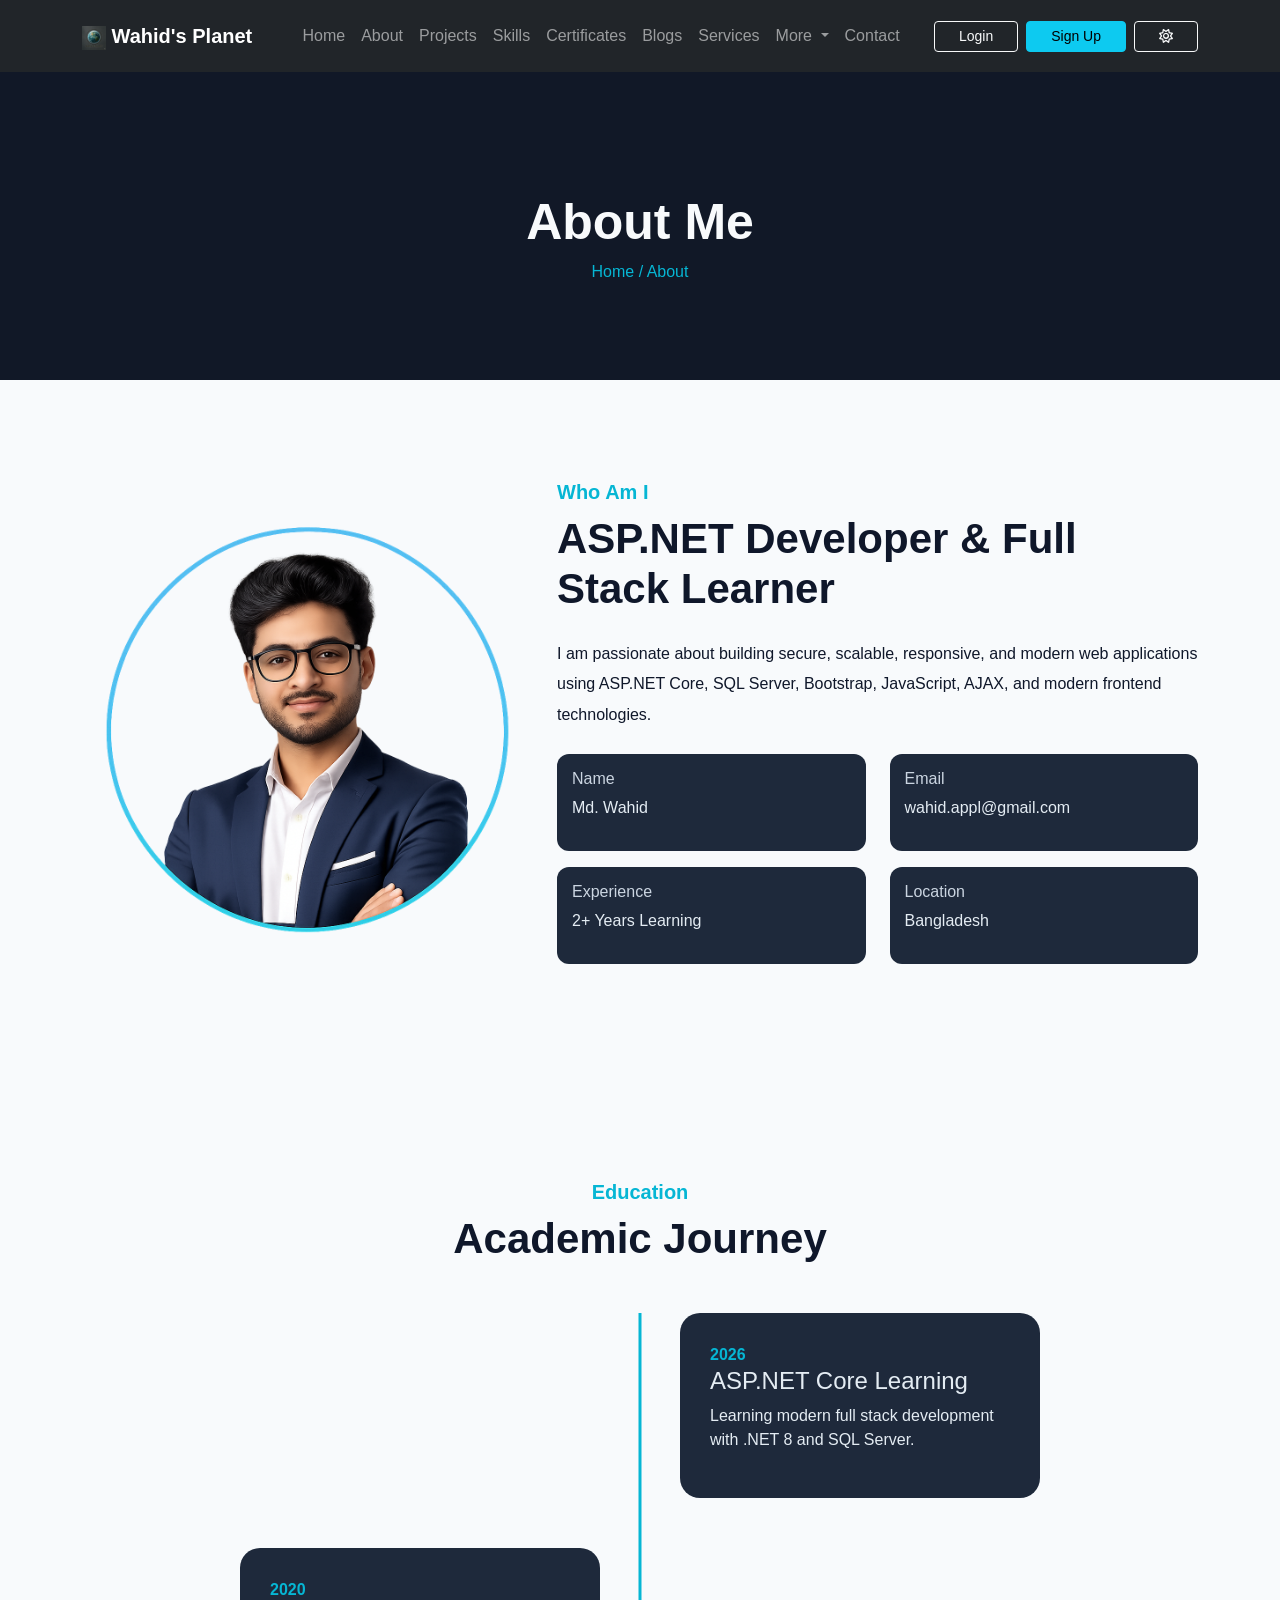
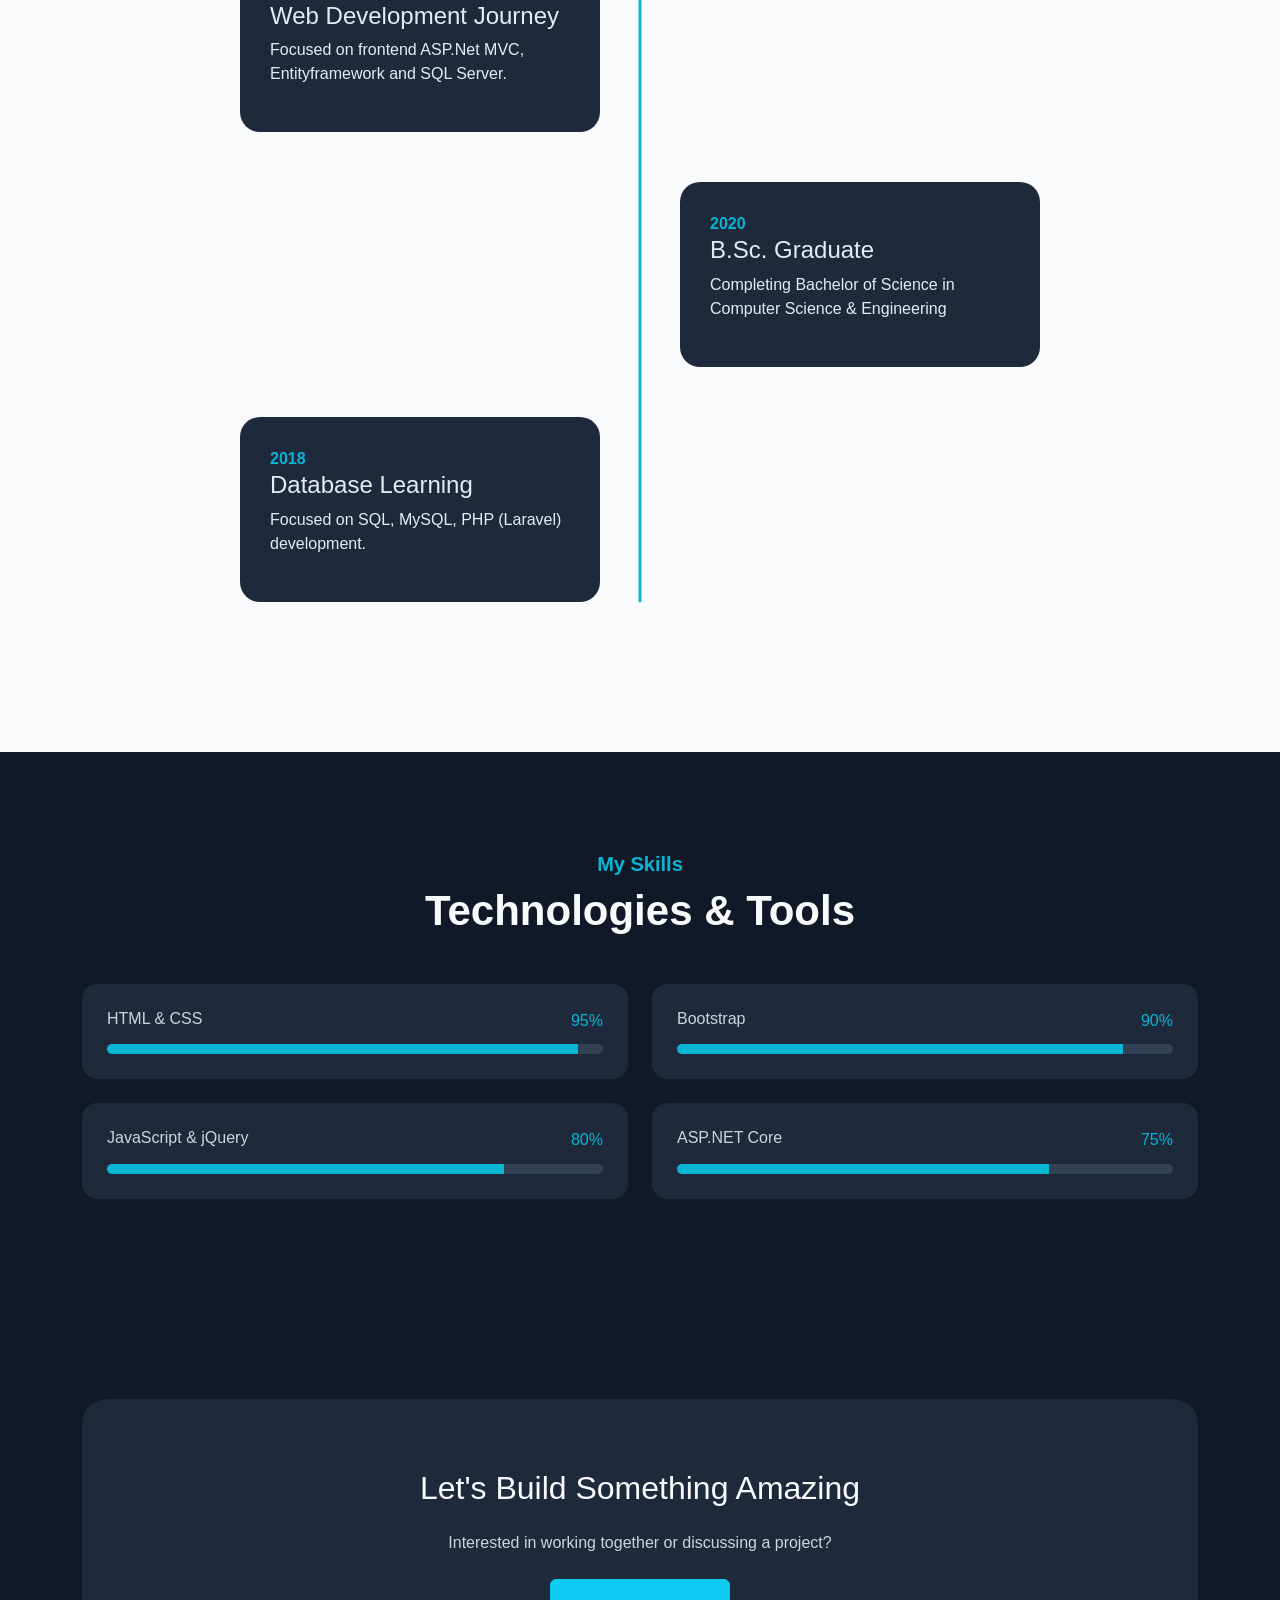
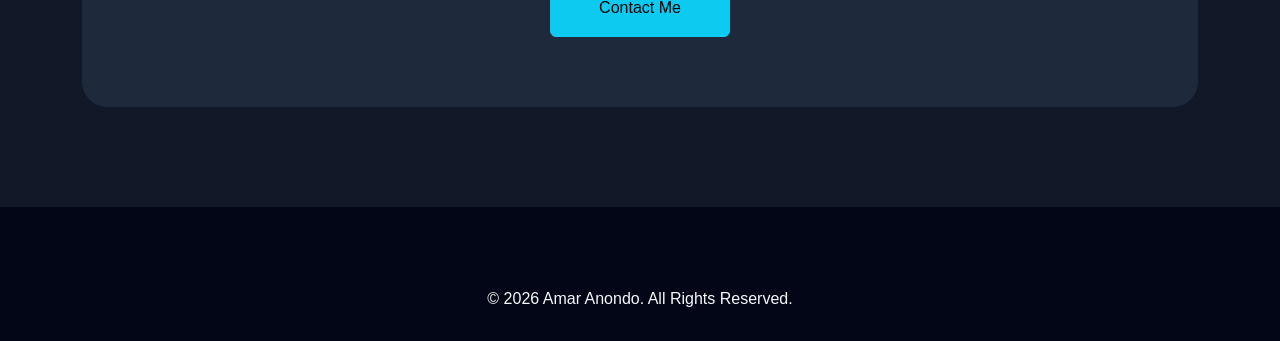
==== portfolio/about.html @ 1e0347bc "complete about page" ====
<!DOCTYPE html>
<html lang="en">

<head>

    <!-- Required Meta -->
    <meta charset="UTF-8">
    <meta name="viewport" content="width=device-width, initial-scale=1.0">

    <!-- SEO -->
    <meta name="description"
          content="About Md. Wahid - ASP.NET Developer Portfolio">

    <!-- Title -->
    <title>About Me | Wahid's Planet</title>

    <!-- Favicon -->
    <link rel="icon" type="image/png" href="./assets/uploads/GG_Favicon_Glob_(16_x_6).png">

    <!-- Bootstrap -->
    <link href="https://cdn.jsdelivr.net/npm/bootstrap@5.3.8/dist/css/bootstrap.min.css"
          rel="stylesheet">

    <!-- AOS -->
    <link href="https://unpkg.com/aos@2.3.4/dist/aos.css"
          rel="stylesheet">

    <!-- Font Awesome -->
    <link rel="stylesheet"
          href="https://cdnjs.cloudflare.com/ajax/libs/font-awesome/6.7.2/css/all.min.css">

    <!-- Custom CSS -->
    <link rel="stylesheet" href="./assets/css/style.css">
    <link rel="stylesheet" href="./assets/css/responsive.css">
    <link rel="stylesheet" href="./assets/fonts/color.css">

</head>

<body>

    <!-- ========================= -->
    <!-- Navbar Start -->
    <!-- ========================= -->
    <header class="w-100 sticky-top" id="navbar"></header>
    <nav class="navbar navbar-expand-lg navbar-dark bg-dark sticky-top py-3 d-none">

        <div class="container">

            <a class="navbar-brand fw-bold"
               href="index.html">
                Amar Portfolio
            </a>

            <button class="navbar-toggler"
                    type="button"
                    data-bs-toggle="collapse"
                    data-bs-target="#mainNavbar">

                <span class="navbar-toggler-icon"></span>

            </button>

            <div class="collapse navbar-collapse"
                 id="mainNavbar">

                <ul class="navbar-nav mx-auto">

                    <li class="nav-item">
                        <a class="nav-link"
                           href="index.html">
                            Home
                        </a>
                    </li>

                    <li class="nav-item">
                        <a class="nav-link active"
                           href="about.html">
                            About
                        </a>
                    </li>

                    <li class="nav-item">
                        <a class="nav-link"
                           href="projects.html">
                            Projects
                        </a>
                    </li>

                    <li class="nav-item">
                        <a class="nav-link"
                           href="blog.html">
                            Blogs
                        </a>
                    </li>

                    <li class="nav-item">
                        <a class="nav-link"
                           href="contact.html">
                            Contact
                        </a>
                    </li>

                </ul>

                <div class="d-flex gap-2">

                    <a href="#"
                       class="btn btn-outline-light btn-sm px-4">
                        Login
                    </a>

                    <a href="#"
                       class="btn btn-info btn-sm px-4">
                        Sign Up
                    </a>

                </div>

            </div>

        </div>

    </nav>
    <!-- ========================= -->
    <!-- Breadcrumb -->
    <!-- ========================= -->

    <section class="breadcrumb-section">

        <div class="container text-center">

            <h1 class="breadcrumb-title">
                About Me
            </h1>

            <p>
                Home / About
            </p>

        </div>

    </section>

    <!-- ========================= -->
    <!-- About Hero -->
    <!-- ========================= -->

    <section class="about-hero section-padding">

        <div class="container">

            <div class="row align-items-center">

                <!-- Image -->
                <div class="col-lg-5 mb-5 mb-lg-0"
                     data-aos="fade-right">

                    <div class="about-image text-center">

                        <img src="assets/images/demo-profile.png"
                             alt="Profile"
                             class="img-fluid rounded-4">

                    </div>

                </div>

                <!-- Content -->
                <div class="col-lg-7"
                     data-aos="fade-left">

                    <h5 class="section-subtitle">
                        Who Am I
                    </h5>

                    <h2 class="section-title mb-4">
                        ASP.NET Developer & Full Stack Learner
                    </h2>

                    <p class="about-description mb-4">
                        I am passionate about building secure,
                        scalable, responsive, and modern web
                        applications using ASP.NET Core, SQL Server,
                        Bootstrap, JavaScript, AJAX, and modern
                        frontend technologies.
                    </p>

                    <div class="row">
                        <div class="col-md-6 mb-3">
                            <div class="info-box">
                                <h6>Name</h6>
                                <p>Md. Wahid</p>
                            </div>
                        </div>

                        <div class="col-md-6 mb-3">
                            <div class="info-box">
                                <h6>Email</h6>
                                <p>wahid.appl@gmail.com</p>
                            </div>

                        </div>

                        <div class="col-md-6 mb-3">
                            <div class="info-box">
                                <h6>Experience</h6>
                                <p>2+ Years Learning</p>
                            </div>
                        </div>

                        <div class="col-md-6 mb-3">
                            <div class="info-box">
                                <h6>Location</h6>
                                <p>Bangladesh</p>
                            </div>
                        </div>
                    </div>

                </div>

            </div>

        </div>

    </section>

    <!-- ========================= -->
    <!-- Education Timeline -->
    <!-- ========================= -->

    <section class="timeline-section section-padding">

        <div class="container">

            <div class="text-center mb-5"
                 data-aos="fade-up">

                <h5 class="section-subtitle">
                    Education
                </h5>

                <h2 class="section-title">
                    Academic Journey
                </h2>

            </div>

            <div class="timeline">

                <!-- Item -->
                <div class="timeline-item"
                     data-aos="fade-up">

                    <div class="timeline-content">

                        <span class="timeline-year">
                            2026
                        </span>

                        <h4>
                            ASP.NET Core Learning
                        </h4>

                        <p>
                            Learning modern full stack development
                            with .NET 8 and SQL Server.
                        </p>

                    </div>

                </div>

                <!-- Item -->
                <div class="timeline-item"
                     data-aos="fade-up"
                     data-aos-delay="100">

                    <div class="timeline-content">

                        <span class="timeline-year">
                            2020
                        </span>

                        <h4>
                            Web Development Journey
                        </h4>

                        <p>
                            Focused on frontend ASP.Net MVC,
                            Entityframework and SQL Server.
                        </p>

                    </div>

                </div>


                <!-- Item -->
                <div class="timeline-item"
                     data-aos="fade-up"
                     data-aos-delay="100">

                    <div class="timeline-content">

                        <span class="timeline-year">
                            2020
                        </span>

                        <h4>
                            B.Sc. Graduate
                        </h4>

                        <p>
                            Completing Bachelor of Science 
                            in Computer Science & Engineering
                        </p>

                    </div>

                </div>

                <!-- Item -->
                <div class="timeline-item"
                     data-aos="fade-up"
                     data-aos-delay="100">

                    <div class="timeline-content">

                        <span class="timeline-year">
                            2018
                        </span>

                        <h4>
                            Database Learning
                        </h4>

                        <p>
                            Focused on SQL, MySQL, PHP (Laravel) development.
                        </p>

                    </div>

                </div>

            </div>

        </div>

    </section>

    <!-- ========================= -->
    <!-- Skills Section -->
    <!-- ========================= -->

    <section class="skills-section section-padding">

        <div class="container">

            <div class="text-center mb-5"
                 data-aos="fade-up">

                <h5 class="section-subtitle">
                    My Skills
                </h5>

                <h2 class="section-title">
                    Technologies & Tools
                </h2>

            </div>

            <div class="row g-4">

                <!-- Skill -->
                <div class="col-md-6"
                     data-aos="fade-right">

                    <div class="skill-progress">

                        <div class="d-flex justify-content-between mb-2">

                            <h6>HTML & CSS</h6>

                            <span>95%</span>

                        </div>

                        <div class="progress">

                            <div class="progress-bar"
                                 style="width:95%">

                            </div>

                        </div>

                    </div>

                </div>

                <!-- Skill -->
                <div class="col-md-6"
                     data-aos="fade-left">

                    <div class="skill-progress">

                        <div class="d-flex justify-content-between mb-2">

                            <h6>Bootstrap</h6>

                            <span>90%</span>

                        </div>

                        <div class="progress">

                            <div class="progress-bar"
                                 style="width:90%">

                            </div>

                        </div>

                    </div>

                </div>

                <!-- Skill -->
                <div class="col-md-6"
                     data-aos="fade-right">

                    <div class="skill-progress">

                        <div class="d-flex justify-content-between mb-2">

                            <h6>JavaScript & jQuery</h6>

                            <span>80%</span>

                        </div>

                        <div class="progress">

                            <div class="progress-bar"
                                 style="width:80%">

                            </div>

                        </div>

                    </div>

                </div>

                <!-- Skill -->
                <div class="col-md-6"
                     data-aos="fade-left">

                    <div class="skill-progress">

                        <div class="d-flex justify-content-between mb-2">

                            <h6>ASP.NET Core</h6>

                            <span>75%</span>

                        </div>

                        <div class="progress">

                            <div class="progress-bar"
                                 style="width:75%">

                            </div>

                        </div>

                    </div>

                </div>

            </div>

        </div>

    </section>

    <!-- ========================= -->
    <!-- CTA Section -->
    <!-- ========================= -->

    <section class="contact-cta section-padding">

        <div class="container">

            <div class="cta-box text-center"
                 data-aos="zoom-in">

                <h2 class="mb-4">
                    Let's Build Something Amazing
                </h2>

                <p class="mb-4">

                    Interested in working together or discussing a project?

                </p>

                <a href="contact.html"
                   class="btn btn-info px-5 py-3">

                    Contact Me

                </a>

            </div>

        </div>

    </section>

    <!-- ========================= -->
    <!-- Footer -->
    <!-- ========================= -->

    <footer class="footer-section">

        <div class="container text-center">

            <p class="text-light mb-0">
                © 2026 Amar Anondo. All Rights Reserved.
            </p>

        </div>

    </footer>

    <!-- jQuery -->
    <script src="https://code.jquery.com/jquery-3.7.1.min.js"></script>

    <!-- Bootstrap -->
    <script src="https://cdn.jsdelivr.net/npm/bootstrap@5.3.8/dist/js/bootstrap.bundle.min.js"></script>

    <!-- AOS -->
    <script src="https://unpkg.com/aos@2.3.4/dist/aos.js"></script>

    <!-- Custom JavaScript for Navbar and Footer -->
    <script src="assets/js/navbar.js"></script>
    <script>
        $(document).ready(function(){
            setNavItemActive();
            function setNavItemActive(){
                if($('.nav-link').hasClass('active')) $('.nav-link').classList.remove('active');
                $('a.active-1').addClass('active');
            }
        })
        
    </script>

    <!-- App JS -->
    <script src="assets/js/app.js"></script>

</body>

</html>
---- portfolio/assets/css/style.css ----
:root{
    --primary:#0f172a;      /* Main Dark Navy */
    --secondary:#1e293b;    /* Section/Card Background */
    --accent:#06b6d4;       /* Cyan Accent */
    --light:#f8fafc;        /* Light Text */
    --dark:#020617;         /* Deep Dark */

    /* Extra Shades */
    --section-dark:#111827; /* Alternate Section Background */
    --card-bg:var(--secondary);      /* Card Background */
    --border:#334155;       /* Border Color */
    --text-muted:#cbd5e1;   /* Secondary Text */
    --text-description: #cbd5e1;
}

*{
    margin:0;
    padding:0;
    box-sizing:border-box;
}

.section-padding{
    padding:100px 0;
}

.section-title{
    font-size:40px;
    font-weight:700;
}

.custom-btn{
    padding:12px 30px;
    border-radius:8px;
}

body{
    font-family:Arial, Helvetica, sans-serif;
    background:var(--light);
    color:var(--primary);
}

/* Hero Section */
.hero-section{
    min-height:100vh;
    background:var(--primary);
    color:var(--light);
    padding:120px 0;
}

.hero-subtitle{
    color:var(--accent);
    font-size:20px;
    font-weight:500;
}

.hero-title{
    font-size:65px;
    font-weight:700;
}

.hero-typing{
    font-size:35px;
    font-weight:600;
}

.hero-description{
    max-width:550px;
    line-height:1.8;
    color:#cbd5e1;
}

/* Social Icons */
.hero-social a{
    color:var(--light);
    font-size:24px;
    transition:0.3s;
}

.hero-social a:hover{
    color:var(--accent);
}

/* Hero Image */
.hero-image img{
    width:380px;
    max-width:100%;
    border-radius:20px;
    border:5px solid rgba(255,255,255,0.1);
}

/* Common Section */
.section-padding{
    padding:100px 0;
}

.section-subtitle{
    color:var(--accent);
    font-weight:600;
    margin-bottom:10px;
}

.section-title{
    font-size:42px;
    font-weight:700;
}

/* About */
.about-text{
    line-height:1.9;
    /* color:#cbd5e1; */
    color: var(--text-description)
}

.info-box{
    background:#1e293b;
    padding:15px;
    border-radius:12px;
}

.info-box h6{
    color: var(--text-muted);
}

/* Skills */
.skill-card{
    background:#1e293b;
    padding:40px 20px;
    border-radius:20px;
    transition:0.3s;
    height:100%;
}

.skill-card:hover{
    transform:translateY(-10px);
}

.skill-card i{
    font-size:50px;
    color:var(--accent);
    margin-bottom:20px;
}

.skill-card p{
    color: var(--text-description);
}

/* Projects */
.project-card{
    background:#1e293b;
    border-radius:20px;
    overflow:hidden;
    transition:0.3s;
    height:100%;
}

.project-card:hover{
    transform:translateY(-10px);
}

.project-content{
    padding:25px;
}

.project-content p{
    margin:20px 0;
    color:var(--text-description);
}

/* Counter */
.counter-section{
    background:var(--section-dark);
}

.counter-box{
    background:var(--secondary);
    padding:40px 20px;
    border-radius:20px;
    transition:0.3s;
}

.counter-box:hover{
    transform:translateY(-10px);
}

.counter-box i{
    font-size:45px;
    color:var(--accent);
    margin-bottom:20px;
}

.counter-box p{
    color: var(--text-muted);
}

.counter-number{
    font-size:45px;
    font-weight:700;
}

/* Blog */
.blog-card{
    background:var(--secondary);
    border-radius:20px;
    overflow:hidden;
    transition:0.3s;
    height:100%;
}

.blog-card:hover{
    transform:translateY(-10px);
}

.blog-content{
    padding:25px;
}

.blog-content p{
    color:var(--text-description);
}
.blog-content a{
    vertical-align: bottom;
}

.blog-date{
    color:var(--accent);
    font-size:14px;
}

/* CTA */
.contact-cta{
    background:var(--section-dark);
}

.cta-box{
    background:var(--secondary);
    padding:70px 30px;
    border-radius:25px;
}

.cta-box p{
    color: var(--text-description);
}

/* Footer */
.footer-section{
    background:var(--dark);
    padding:80px 0 30px;
}

.footer-title{
    margin-bottom:20px;
}

.footer-links{
    list-style:none;
    padding:0;
}

.footer-text{
    color:var(--text-muted);
    
}

.footer-links li{
    margin-bottom:12px;
}

.footer-links a{
    color:var(--text-muted);
    text-decoration:none;
    transition:0.3s;
}

.footer-links a:hover{
    color:var(--accent);
}

.footer-social a{
    color:var(--light);
    font-size:22px;
    margin-right:15px;
    transition:0.3s;
}

.footer-social a:hover{
    color:var(--accent);
}

.footer-bottom{
    border-top:1px solid var(--border);
    padding-top:20px;
    color:var(--text-muted);
}

/* ********************** */
/* Start of About CSS */
/* ********************** */
/* Breadcrumb */
.breadcrumb-section{
    color:var(--accent);
    background:var(--section-dark);
    padding:120px 0 80px;
    text-align:center;
}

.breadcrumb-title{
    color:var(--light);
    font-size:50px;
    font-weight:700;
}

/* About */
.about-description{
    color:#1e293b, var(--text-muted);
    line-height:1.9;
}
.about-hero .info-box {
    color: #e4ecf3 !important;
}

/* Timeline */
.timeline{
    position:relative;
    max-width:800px;
    margin:auto;
}

.timeline::before{
    content:'';
    position:absolute;
    left:50%;
    top:0;
    width:3px;
    height:100%;
    background:var(--accent);
    transform:translateX(-50%);
}

.timeline-item{
    position:relative;
    margin-bottom:50px;
}

.timeline-content{
    background:var(--secondary);
    padding:30px;
    border-radius:20px;
    width:45%;
    color: #e4ecf3;
}

.timeline-item:nth-child(odd) .timeline-content{
    margin-left:auto;
}

.timeline-year{
    color:var(--accent);
    font-weight:600;
}

/* Skills */
.skills-section{
    background:var(--section-dark);
}

.skills-section .section-title{
    color: var(--light);
}

.skill-progress{
    background:var(--secondary);
    padding:25px;
    border-radius:15px;
}
.skill-progress h6{
    color: var(--text-muted);
}
.skill-progress span{
    color: var(--accent);
}

.progress{
    height:10px;
    background:#334155;
    border-radius:20px;
}

.progress-bar{
    background:var(--accent);
}

.cta-box{
    color: var(--light);
}
/* ********************** */
/* End of About CSS */
/* ********************** */


/* Dark Mode Toggle */
/* color:var(--light); */
/* body.light-mode{
    background:#ffffff;
    color:#000000;
}
body.light-mode .skill-card,
body.light-mode .info-box
body.light-mode .project-content h4,
body.light-mode .footer-section,
body.light-mode .cta-box,
body.light-mode .blog-card {
    color: var(--light)
}

body.light-mode .about-text {
    color: #7a7a7a
} */
---- portfolio/assets/css/responsive.css ----
@media(max-width:991px){

    .hero-section{
        text-align:center;
    }

    .hero-title{
        font-size:45px;
    }

    .hero-typing{
        font-size:28px;
    }

    .hero-description{
        margin:auto;
    }

    .section-title{
        font-size:32px;
    }

    .counter-number{
        font-size:35px;
    }

    .cta-box{
        padding:50px 20px;
    }

}

@media(max-width:767px){

    .section-padding{
        padding:70px 0;
    }

    .hero-title{
        font-size:38px;
    }

    .hero-typing{
        font-size:24px;
    }

}

/* ********************** */
/* Start of About CSS */
/* ********************** */
@media(max-width:991px){

    .timeline::before{
        left:10px;
    }

    .timeline-content{
        width:100%;
        margin-left:30px !important;
    }

}

@media(max-width:767px){

    .breadcrumb-title{
        font-size:38px;
    }

}
/* ********************** */
/* End of About CSS */
/* ********************** */
---- portfolio/assets/fonts/color.css ----
:root{
    --primary:#0f172a;      /* Main Dark Navy */
    --secondary:#1e293b;    /* Section/Card Background */
    --accent:#06b6d4;       /* Cyan Accent */
    --light:#f8fafc;        /* Light Text */
    --dark:#020617;         /* Deep Dark */

    /* Extra Shades */
    --section-dark:#111827; /* Alternate Section Background */
    --card-bg:var(--secondary);      /* Card Background */
    --border:#334155;       /* Border Color */
    --text-muted:#cbd5e1;   /* Secondary Text */
}

.text-primary {
    color: var(--primary);
}
.text-secondary {
    color: var(--secondary);
}
.text-accent {
    color: var(--accent);
}
.text-light {
    color: var(--light);
}
.text-dark {
    color: var(--dark);
}
.text-muted {
    color: var(--text-muted);
}
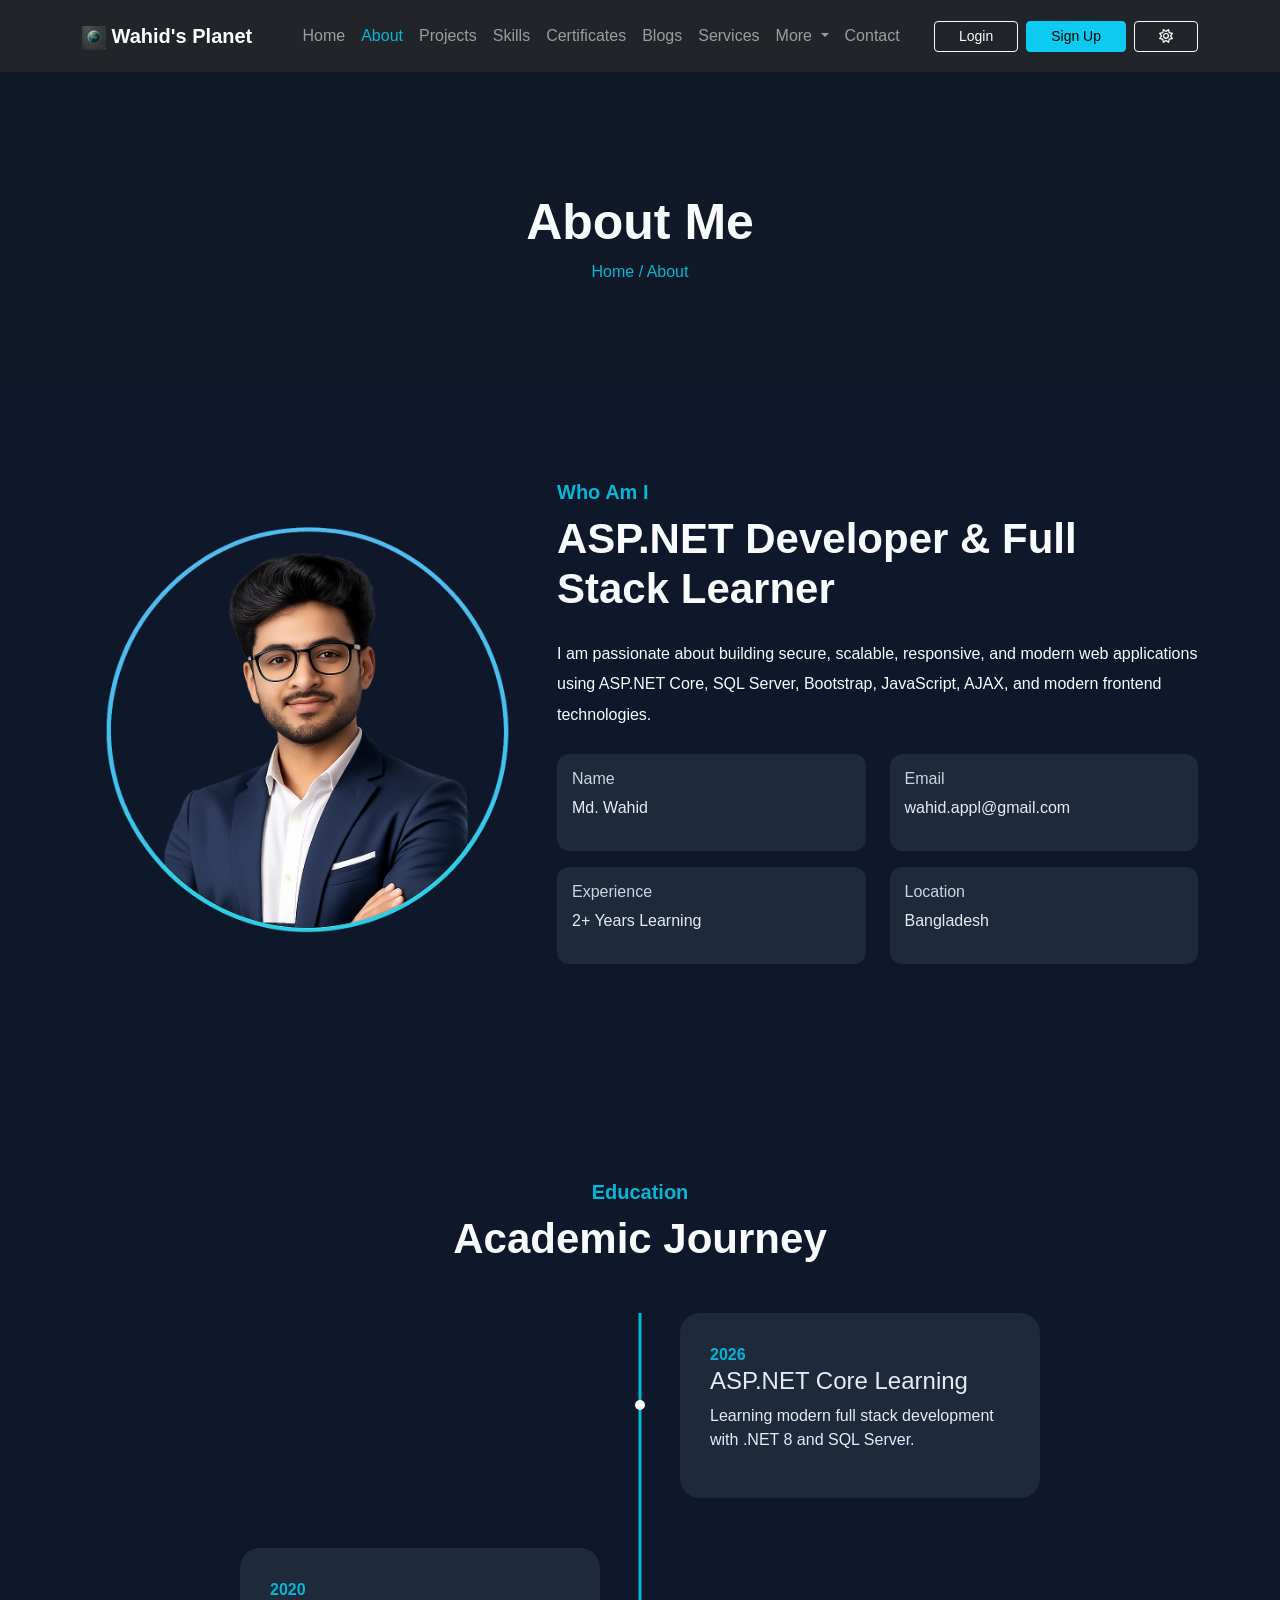
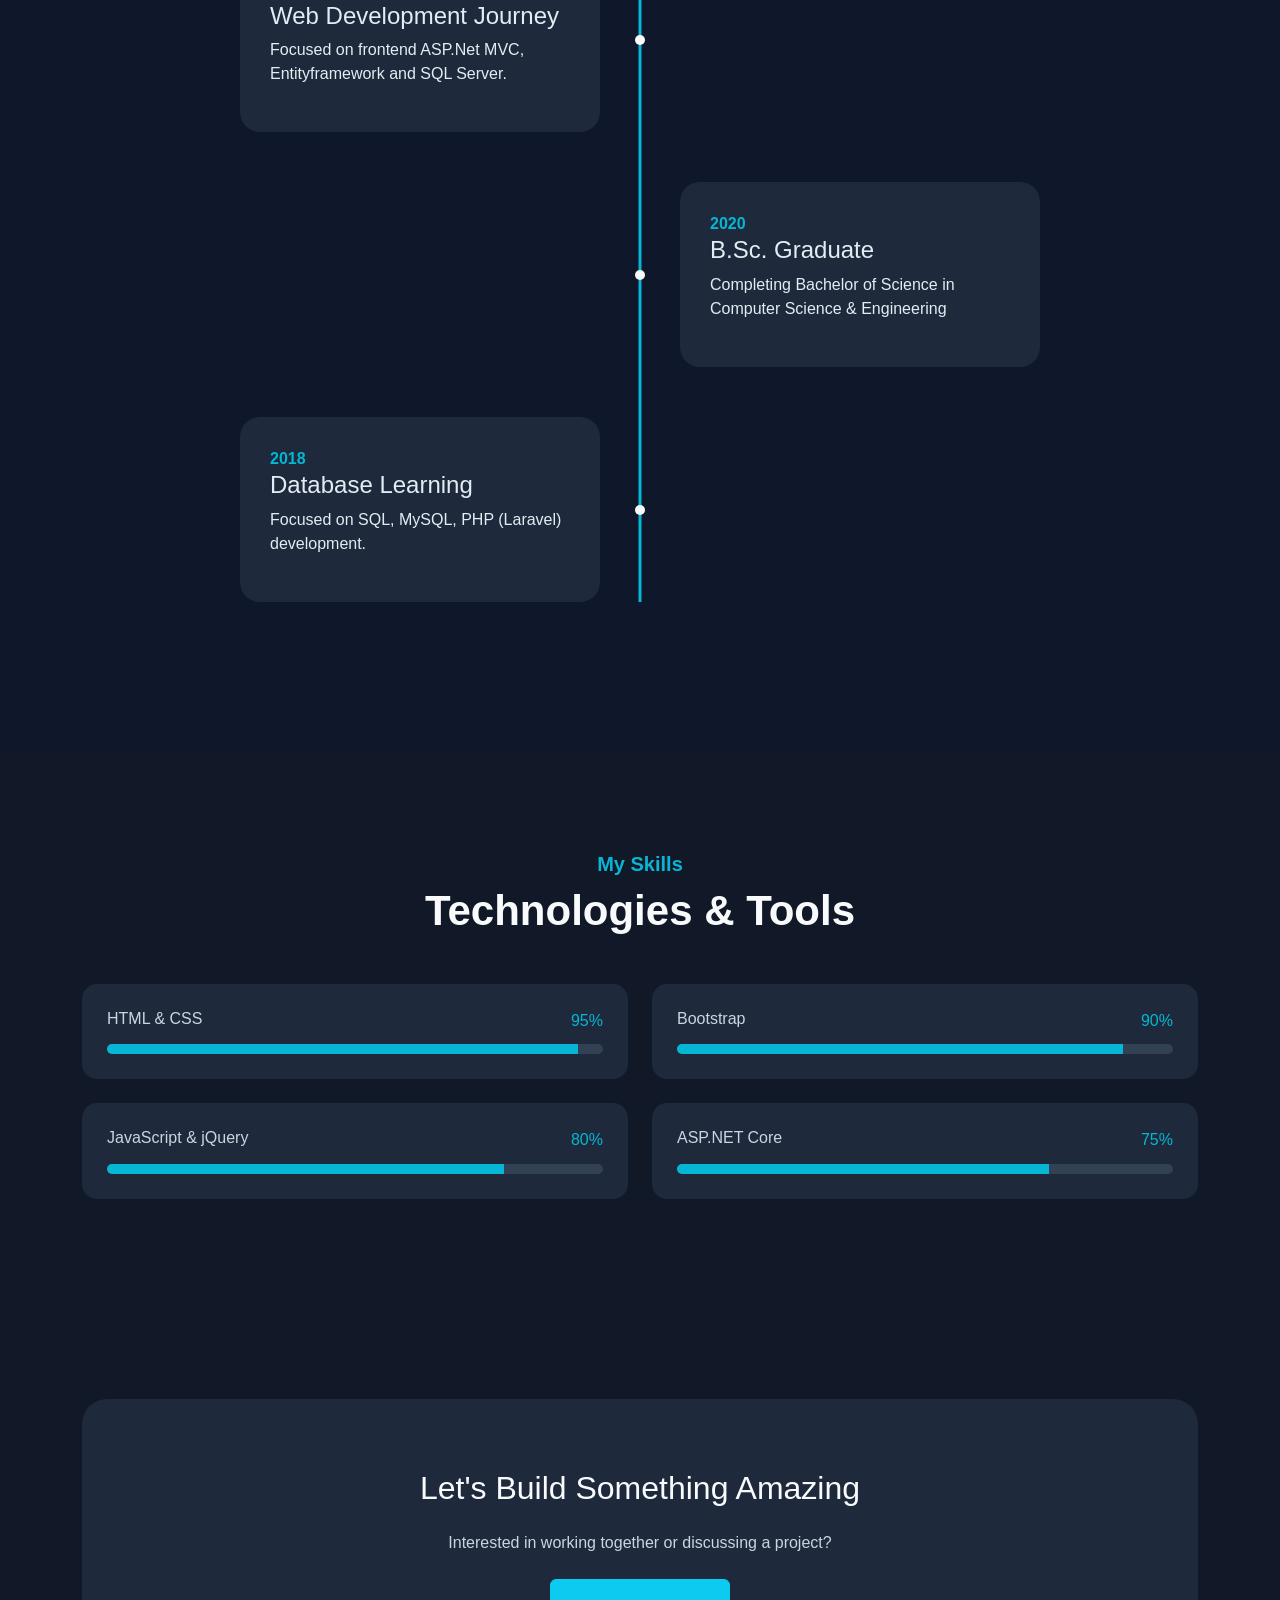
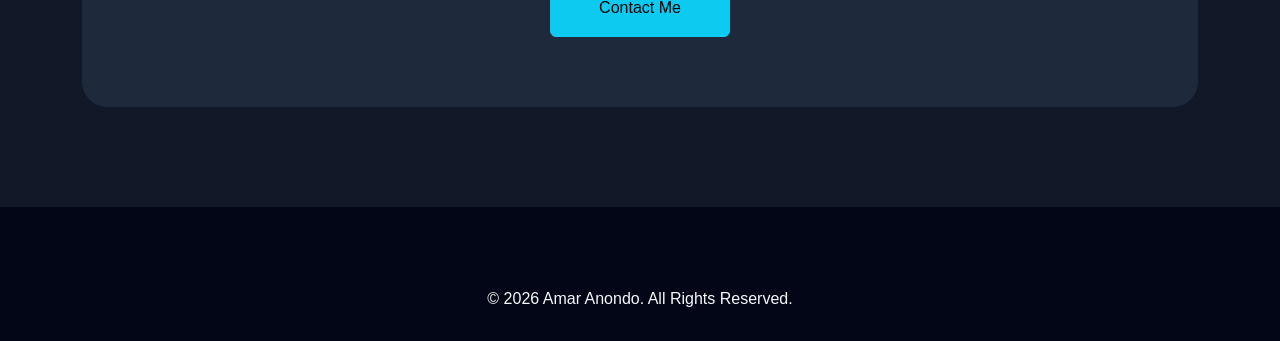
==== commit b61d35f8: "Removed unnecessary things andd added active nav (primarily/on going)." ====
--- a/portfolio/about.html
+++ b/portfolio/about.html
@@ -10,6 +10,20 @@
     <!-- SEO -->
     <meta name="description"
           content="About Md. Wahid - ASP.NET Developer Portfolio">
+
+    <!-- Open Graph / Facebook -->
+    <meta property="og:type" content="website">
+    <meta property="og:url" content="https://your-portfolio-url.com/">
+    <meta property="og:title" content="Md. Wahid | ASP.Net Developer">
+    <meta property="og:description" content="Professional ASP.NET Developer Portfolio showcasing intro, projects, skills, blogs, and experience.">
+    <meta property="og:image" content="https://your-portfolio-url.com/assets/images/og-image.jpg">
+
+    <!-- Twitter -->
+    <meta property="twitter:card" content="summary_large_image">
+    <meta property="twitter:url" content="https://your-portfolio-url.com/">
+    <meta property="twitter:title" content="Md. Wahid | ASP.Net Developer">
+    <meta property="twitter:description" content="Professional ASP.NET Developer Portfolio showcasing intro, projects, skills, blogs, and experience.">
+    <meta property="twitter:image" content="https://your-portfolio-url.com/assets/images/twitter-image.jpg">
 
     <!-- Title -->
     <title>About Me | Wahid's Planet</title>
@@ -34,6 +48,8 @@
     <link rel="stylesheet" href="./assets/css/responsive.css">
     <link rel="stylesheet" href="./assets/fonts/color.css">
 
+    <!-- Custom CSS for Navbar and Footer -->
+    <link rel="stylesheet" href="assets/css/navbar.css">
 </head>
 
 <body>
@@ -250,6 +266,7 @@
                 <!-- Item -->
                 <div class="timeline-item"
                      data-aos="fade-up">
+                    <div class="pointer"></div>
 
                     <div class="timeline-content">
 
@@ -274,6 +291,7 @@
                 <div class="timeline-item"
                      data-aos="fade-up"
                      data-aos-delay="100">
+                    <div class="pointer"></div>
 
                     <div class="timeline-content">
 
@@ -301,6 +319,7 @@
                      data-aos-delay="100">
 
                     <div class="timeline-content">
+                    <div class="pointer"></div>
 
                         <span class="timeline-year">
                             2020
@@ -325,6 +344,7 @@
                      data-aos-delay="100">
 
                     <div class="timeline-content">
+                    <div class="pointer"></div>
 
                         <span class="timeline-year">
                             2018
@@ -546,16 +566,6 @@
 
     <!-- Custom JavaScript for Navbar and Footer -->
     <script src="assets/js/navbar.js"></script>
-    <script>
-        $(document).ready(function(){
-            setNavItemActive();
-            function setNavItemActive(){
-                if($('.nav-link').hasClass('active')) $('.nav-link').classList.remove('active');
-                $('a.active-1').addClass('active');
-            }
-        })
-        
-    </script>
 
     <!-- App JS -->
     <script src="assets/js/app.js"></script>
--- a/portfolio/assets/css/style.css
+++ b/portfolio/assets/css/style.css
@@ -204,22 +204,32 @@
     overflow:hidden;
     transition:0.3s;
     height:100%;
+    display: flex;
+    flex-direction: column;
 }
 
 .blog-card:hover{
     transform:translateY(-10px);
 }
 
+.blog-card-body {
+    margin-bottom: -30px;
+}
+
 .blog-content{
     padding:25px;
 }
 
-.blog-content p{
+.blog-content p {
     color:var(--text-description);
 }
-.blog-content a{
+.blog-card-footer {
+    margin-top: auto;
+    padding: 10px 25px 25px;
+}
+/* .blog-content a{
     vertical-align: bottom;
-}
+} */
 
 .blog-date{
     color:var(--accent);
@@ -296,21 +306,21 @@
 /* Start of About CSS */
 /* ********************** */
 /* Breadcrumb */
-.breadcrumb-section{
+.breadcrumb-section {
     color:var(--accent);
     background:var(--section-dark);
     padding:120px 0 80px;
     text-align:center;
 }
 
-.breadcrumb-title{
+.breadcrumb-title {
     color:var(--light);
     font-size:50px;
     font-weight:700;
 }
 
 /* About */
-.about-description{
+.about-description {
     color:#1e293b, var(--text-muted);
     line-height:1.9;
 }
@@ -319,13 +329,13 @@
 }
 
 /* Timeline */
-.timeline{
+.timeline {
     position:relative;
     max-width:800px;
     margin:auto;
 }
 
-.timeline::before{
+.timeline::before {
     content:'';
     position:absolute;
     left:50%;
@@ -336,9 +346,23 @@
     transform:translateX(-50%);
 }
 
-.timeline-item{
+.timeline-item {
     position:relative;
     margin-bottom:50px;
+}
+.timeline-item .pointer {
+    position: absolute;
+    left: 50%;
+    top: 50%;
+    transform:translate(-50%, -50%);
+    background: var(--light);
+    width: 10px;
+    height: 10px;
+    border-radius: 50%;
+}
+.timeline-item .pointer:hover {
+    background: var(--dark);
+    border: 2px solid var(--light);
 }
 
 .timeline-content{
@@ -392,9 +416,145 @@
 .cta-box{
     color: var(--light);
 }
-/* ********************** */
-/* End of About CSS */
-/* ********************** */
+/* ************************* */
+/* End of About CSS          */
+/* ************************* */
+
+/* ************************* */
+/* Start of Blog Content     */
+/* ************************* */
+
+.blog-main{
+    background: var(--primary);
+}
+
+.blog-category{
+    color: var(--accent);
+    font-size: 14px;
+    font-weight: 600;
+}
+
+.blog-search input{
+    background: var(--secondary);
+    border: none;
+    color: var(--light);
+}
+
+.blog-search input:focus{
+    box-shadow: none;
+}
+
+.blog-card .blog-content h4{
+    color: var(--light);
+}
+
+/* ************************* */
+/* Start of Sidebar          */
+/* ************************* */
+.sidebar-widget{
+    background: var(--secondary);
+    padding: 30px;
+    border-radius: 20px;
+}
+
+.sidebar-title{
+    color: var(--light);
+}
+
+.sidebar-title{
+    margin-bottom: 20px;
+}
+
+.sidebar-links{
+    list-style: none;
+    padding: 0;
+}
+
+.sidebar-links li{
+    margin-bottom: 15px;
+}
+
+.sidebar-links a{
+    color:var(--text-muted);
+    text-decoration: none;
+    transition: 0.3s;
+}
+
+.sidebar-links a:hover{
+    color: var(--accent);
+}
+
+/* Start of Pagination       */
+.page-link{
+    background: var(--secondary);
+    border: none;
+    color: var(--light);
+}
+
+.page-link:hover{
+    background: var(--accent);
+    color: #FFFFFF;
+}
+
+.page-item.active .page-link{
+    background: var(--accent);
+}
+
+/* ************************* */
+/* Start of Blog Details /   */ 
+/* Single Blog               */
+/* ************************* */
+
+.blog-details-card{
+    padding: 40px;
+    color:var(--light);
+    background: var(--secondary);
+    border-radius: 25px;
+}
+
+.blog-meta{
+    color: var(--text-muted);
+}
+
+.blog-list li{
+    margin-bottom: 12px;
+}
+
+.code-block{
+    background: #020617;
+    color: #06b6d4;
+    padding: 25px;
+    border-radius: 15px;
+    overflow: auto;
+}
+
+/* Tags */
+.blog-tags a{
+    display: inline-block;
+    background: var(--primary);
+    color: var(--light);
+    padding: 8px 16px;
+    border-radius: 30px;
+    margin-right: 10px;
+    text-decoration: none;
+    transition: 0.3s;
+}
+
+.blog-tags a:hover{
+    background: var(--accent);
+}
+
+/* Share */
+.blog-share a{
+    color: var(--light);
+    font-size: 22px;
+    margin-right: 15px;
+    transition: 0.3s;
+}
+
+.blog-share a:hover{
+    color: var(--accent);
+}
 
 
 /* Dark Mode Toggle */
--- a/portfolio/assets/css/navbar.css
+++ b/portfolio/assets/css/navbar.css
@@ -0,0 +1,60 @@
+:root{
+    --primary:#0f172a;
+    --secondary:#1e293b;
+    --accent:#06b6d4;
+    --light:#f8fafc;
+    --dark:#020617;
+}
+
+*{
+    margin:0;
+    padding:0;
+    box-sizing:border-box;
+}
+
+body{
+    font-family:Arial, Helvetica, sans-serif;
+    background:var(--primary);
+    color:var(--light);
+}
+
+/* Navbar */
+.navbar{
+    background:var(--primary);
+}
+
+.navbar .nav-link{
+    /* color:var(--light); */
+    /* margin:0 10px; */
+    transition:0.3s;
+}
+
+.navbar .nav-link:hover,
+.navbar .nav-link.active{
+    color:var(--accent);
+}
+
+/* Dropdown */
+.dropdown-menu{
+    border:none;
+    border-radius:10px;
+}
+
+/* Sub Dropdown */
+.dropdown-submenu:hover .sub-dropdown{
+    display:block;
+}
+
+.sub-dropdown{
+    position:absolute;
+    top:0;
+    left:100%;
+    margin-left:0.1rem;
+    display:none;
+    min-width:220px;
+}
+
+.dropdown-submenu>.dropdown-toggler::after{
+    content:"\f0da" !important;
+    font-family:FontAwesome;
+}
